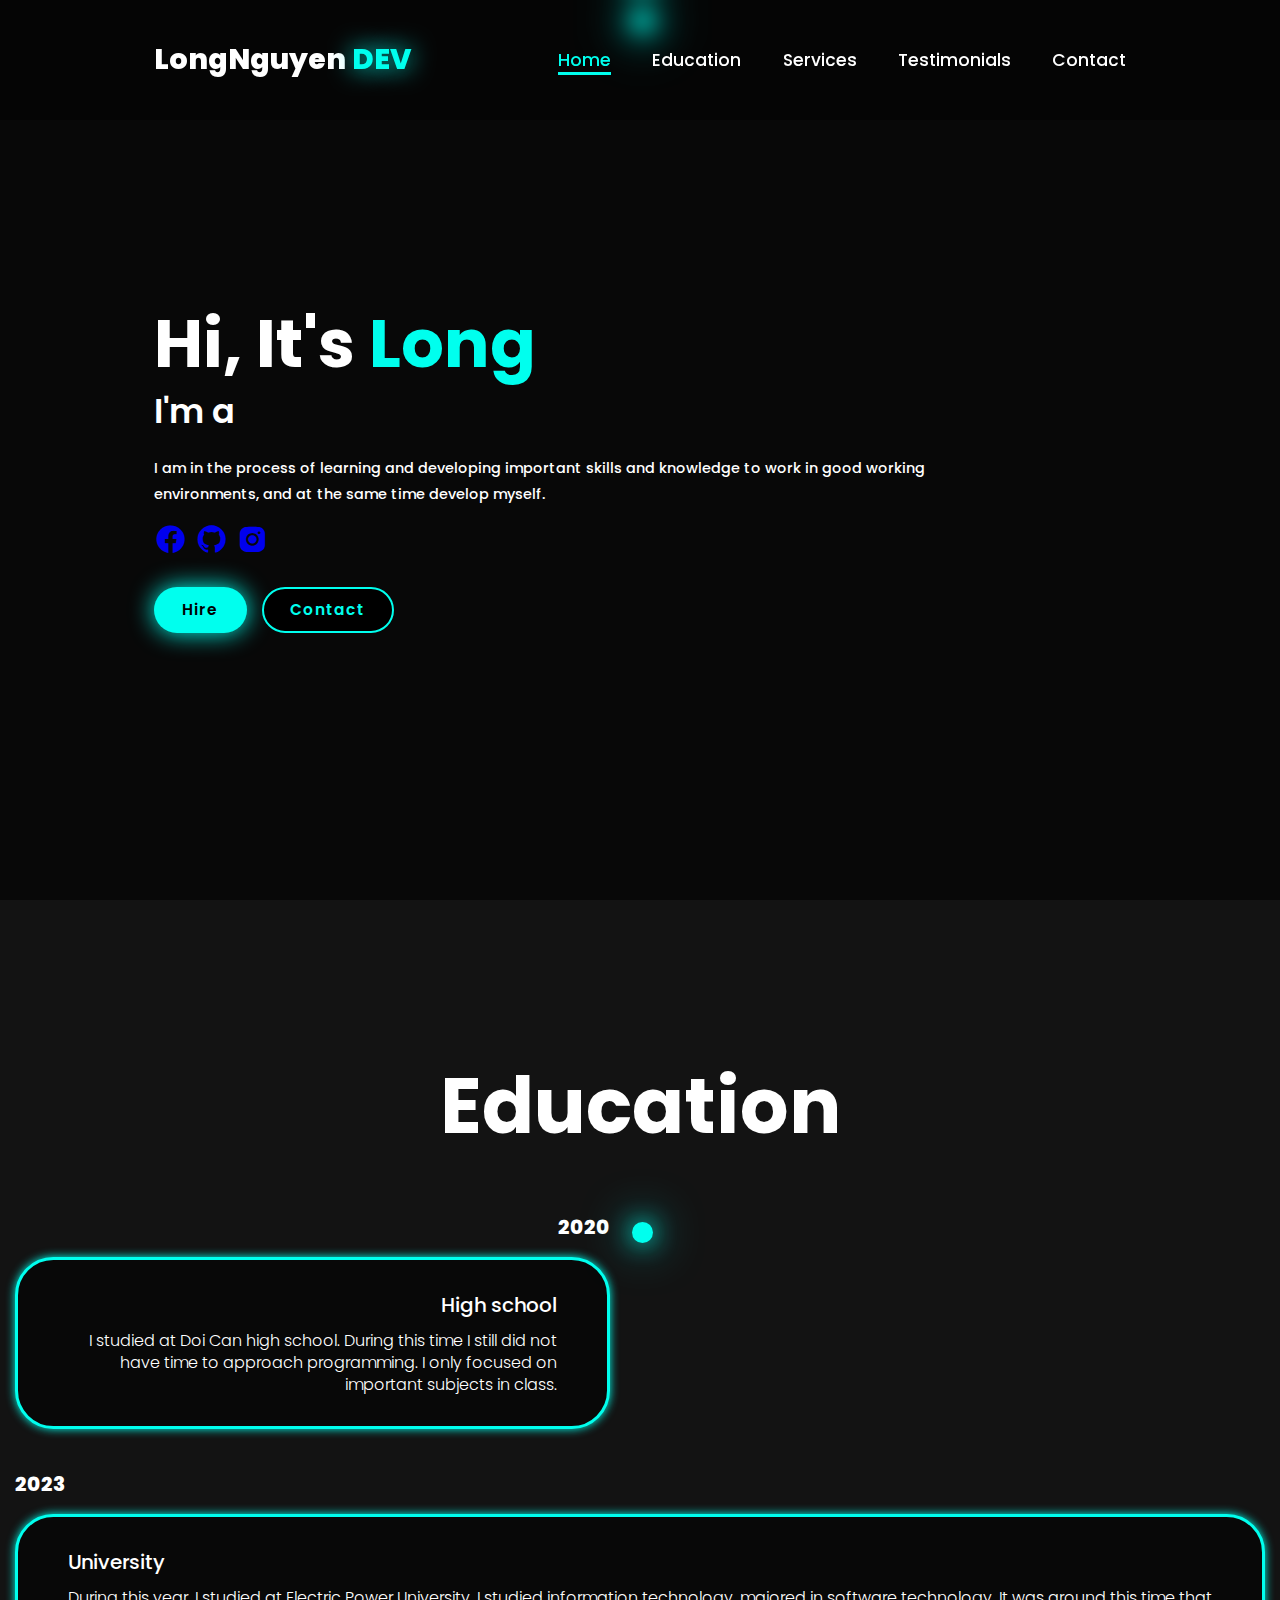
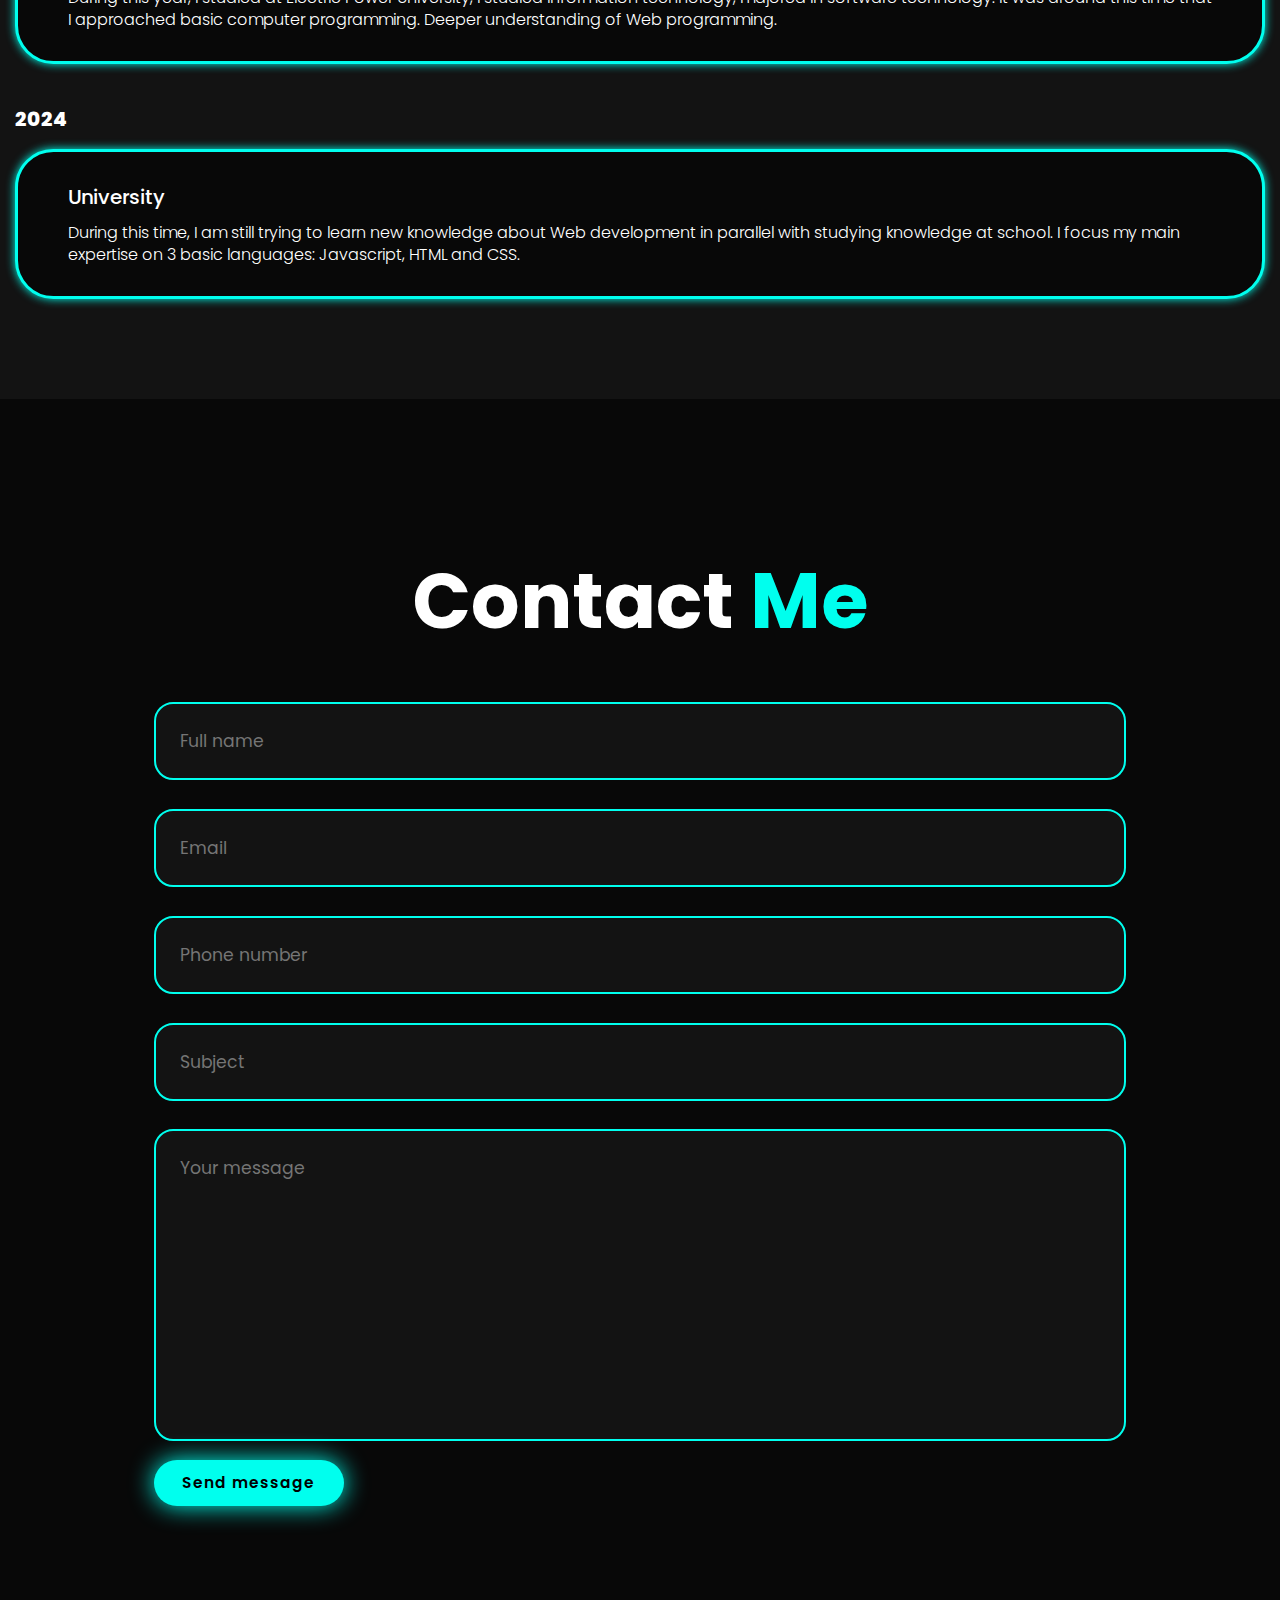
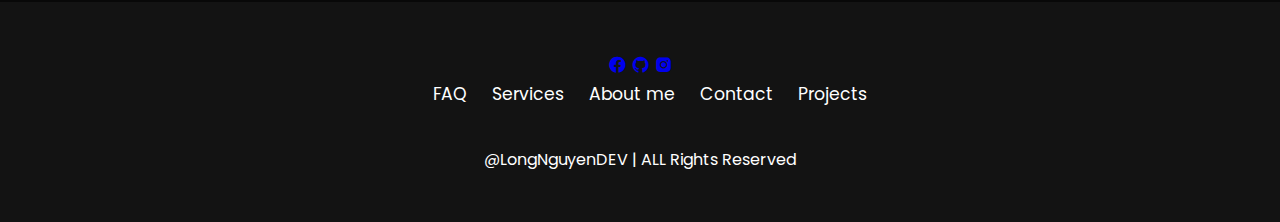
==== index1.html @ 523e6fc9 "Add files via upload" ====
<!DOCTYPE html>
<html lang="en">
<head>









<!-- Google Tag Manager -->
<script>(function(w,d,s,l,i){w[l]=w[l]||[];w[l].push({'gtm.start':
    new Date().getTime(),event:'gtm.js'});var f=d.getElementsByTagName(s)[0],
    j=d.createElement(s),dl=l!='dataLayer'?'&l='+l:'';j.async=true;j.src=
    'https://www.googletagmanager.com/gtm.js?id='+i+dl;f.parentNode.insertBefore(j,f);
    })(window,document,'script','dataLayer','GTM-PX2MV5XK');</script>
    <!-- End Google Tag Manager -->









    <meta charset="UTF-8">
    <meta name="viewport" content="width=device-width, initial-scale=1.0">
    <title>DevNguyen-Long</title>
    <link rel="stylesheet" href="style.css">
    <link href='https://fonts.googleapis.com/css?family=Poppins' rel='stylesheet'>
    <link href='https://unpkg.com/boxicons@2.1.4/css/boxicons.min.css' rel='stylesheet'>
    
    <meta name="google-site-verification" content="7foZFknGsw_4a6s24GcapYlgbon97ngpPvbwz6w4iUI" />
</head>
<body><!-- Google Tag Manager (noscript) -->
    <noscript><iframe src="https://www.googletagmanager.com/ns.html?id=GTM-PX2MV5XK"
    height="0" width="0" style="display:none;visibility:hidden"></iframe></noscript>
    <!-- End Google Tag Manager (noscript) -->
    
    <header class="header">
        <a href="#home" class="logo">LongNguyen
            <span>DEV</span></a>



            <i class='bx bx-menu' id="menu-icon"></i>


            <nav class="navbar">
                <a href="#home" class="active">Home</a>
                <a href="#education">Education</a>
                <a href="#services">Services</a>
                <a href="#testimonials">Testimonials</a>
                <a href="#contact">Contact</a>
            </nav>
    </header>

    <section class="home" id="home">
        <div class="home-content">
            <h1>Hi, It's <span>Long</span></h1>
            <h3 class="text-animation">I'm a <span></span></h3>
            <p> 
                I am in the process of learning and developing 
                important skills and knowledge to work 
                in good working environments, and at the same 
                time develop myself.</p>  
            
                <div class="social-icons">
                    <h3>
                    <a href="https://www.facebook.com/longnguyen.long.225"><i class='bx bxl-facebook-circle' ></i></i></a>
                    <a href="https://github.com/longcoderwebdev"><i class='bx bxl-github'></i></a>
                    <a href="https://www.instagram.com/lowgzzzi.1707/"><i class='bx bxl-instagram-alt' ></i></a>
                    
                    </h3>
                </div>
            
            
            
            <div class="btn-group">
                <a href="#" class="btn">Hire</a>
                <a href="#contact" class="btn">Contact</a>
            </div>
        </div>
            <div class="home-img">
                <img src="mypic.jpg" alt="">
            </div>
                
    </section>

    <section class="education" id="education">
        <h2 class="heading">Education</h2>

        <div class="timelines-items">

            <div class="timeline-item">
                <div class="timeline-dot"></div>
                    <div class="timeline-date">2020</div>
                    <div class="timeline-content">
                        <h3>High school</h3>
                        <p>I studied at Doi Can high school. 
                            During this time I still did not have time to approach 
                            programming. I only focused on 
                            important subjects in class.</p>
                    
                </div>
            </div>
            <div class="timeline-item"></div>
                <div class="timeline-dot"></div>
                    <div class="timeline-date">2023</div>
                    <div class="timeline-content">
                        <h3>University</h3>
                        <p>During this year, I studied at Electric Power University,
                             I studied information technology, majored in software technology. It was 
                             around this time that I approached basic computer programming. Deeper 
                             understanding of Web programming.</p>
                    </div>
                
            </div>
            <div class="timeline-item"></div>
                <div class="timeline-dot"></div>
                    <div class="timeline-date">2024</div>
                    <div class="timeline-content">
                        <h3>University</h3>
                        <p>During this time, I am still trying to learn new knowledge 
                            about Web development in parallel with studying knowledge 
                            at school. I focus my main 
                            expertise on 3 basic languages: Javascript, HTML and CSS.</p>
                    </div>
                
            </div>
        </div>
    </section>




<!------------------Contact--------------------------->

    <section class="contact" id="contact">
        <h2 class="heading">Contact <span>Me</span></h2>
        <form action="">
            <div class="input-group">
                <div class="input-box">
                    <input type="text"  placeholder="Full name" cols="30" rows="30">
                    <input type="email" placeholder="Email">
                </div>

                <div class="input-box">
                    <input type="number" placeholder="Phone number">
                    <input type="text" placeholder="Subject">
                </div>
            </div>

            <div class="input-group-2">
                <textarea name="" id="" placeholder="Your message" cols="30" rows="10"></textarea>
                <input type="Submit" value="Send message" class="btn">
            </div>
        </form>
    </section>

    <footer class="footer">
        <div class="social-icons">
            
            <h1>
                <a href="https://www.facebook.com/longnguyen.long.225"><i class='bx bxl-facebook-circle' ></i></i></a>
                <a href="https://github.com/longcoderwebdev"><i class='bx bxl-github'></i></a>
                <a href="https://www.instagram.com/lowgzzzi.1707/"><i class='bx bxl-instagram-alt' ></i></a>
            
            </h1>
            
        </div>

        <ul class="list">
            <li>
                <a href="#">FAQ</a>
            </li>

            <li>
                <a href="#Services">Services</a>
            </li>

            <li>
                <a href="#about">About me</a>
            </li>

            <li>
                <a href="#contact">Contact</a>
            </li>

            <li>
                <a href="#projects">Projects</a>
            </li>
        </ul>

        <p class="copyright">
            @LongNguyenDEV | ALL Rights Reserved
        </p>
    </footer>
    

    <script src="java.js"></script>
</body>
</html>
---- style.css ----
* {
    margin: 0;
    padding: 0;
    box-sizing: border-box;
    text-decoration: none;
    border: none;
    outline: none;
    scroll-behavior: smooth;
    font-family: 'Poppins', sans-serif;
}
:root {
    --bg-color: #080808;
    --second-bg-color: #131313;
    --text-color: white;
    --main-color: #00ffee;
}

html{
    font-size: 60%;
    overflow-x: hidden;
}
body{
    background: var(--bg-color);
    color: var(--text-color);
}
.header{
    position: fixed;
    top: 0;
    left: 0;
    width: 100%;
    padding: 4rem 12% 4rem;
    background: rgba(0, 0, 0, 0.3);
    backdrop-filter: blur(10px);
    display: flex;
    justify-content: space-between;
    align-items: center;
    z-index: 5;
}
.logo{
    font-size: 3rem;
    color: var(--text-color);
    font-weight: 800;
    cursor: pointer;
    transition: 0.3s ease;
}
.logo:hover{
    transform: scale(1.1);
}
.logo span{
    text-shadow: 0 0 25px var(--main-color);
}
.navbar a{
    font-size: 1.8rem;
    color: var(--text-color);
    margin-left: 4rem;
    font-weight: 500;
    transition: 0.3s ease;
    border-bottom: 3px solid transparent;
}
.navbar a:hover,
.navbar a.active{
    color: var(--main-color);
    border-bottom: 3px solid var(--main-color);
}
#menu-icon{
    font-size: 3.6rem;
    color: var(--main-color);
    display: none;
}

section{
    min-height: 100vh;
    padding: 10rem 12% 10rem;
}
.home{
    display: flex;
    align-items: center;
    justify-content: center;
    gap: 15rem;
}
.home-content{
    display: flex;
    flex-direction: column;
    align-items: baseline;
    text-align: left;
    justify-content: center;
    margin-top: 3rem;
}
span{
    color: var(--main-color);
}
.logo span{
    color: var(--main-color);
}
.home-content h3{
    margin-bottom: 2rem;
    margin-top: 1rem;
    font-size: 3.5rem;
}
.home-content h1{
    font-size: 7rem;
    font-weight: 700;
    margin-top: 1.5rem;
    line-height: 1;
}
.home-img{
    border-radius: 50%;
}
.home-img img{
    position: relative;
    top: 3rem;
    width: 32vw;
    border-radius: 50%;
    box-shadow: 0 0 25px var(--main-color);
    cursor: pointer;
    transition: 0.4s ease-in-out;
}
.home-img img:hover{
    box-shadow: 0 0 25px var(--main-color),
                0 0 50px var(--main-color),
                0 0 100px var(--main-color);
}
.home-content p{
    font-size: 1.5rem;
    font-weight: 500;
    line-height: 1.8;
    max-width: 1000px;
}
.socia-icons a{
    display: inline-flex;
    justify-content: center;
    align-items: center;
    width: 4.5rem;
    height: 4.5rem;
    background: transparent;
    border: 2px solid var(--main-color);
    font-size: 2.5rem;
    border-radius: 50%;
    color: var(--main-color);
    margin: 3rem 1.5rem 3rem 0;
    transition: 0.3s ease-in-out;
}
.socia-icons a:hover{
    color: var(--text-color);
    transform: scale(1.3)translateY(-5px);
    box-shadow: 0 0 25px var(--main-color);
    background-color: var(--main-color);
}
.btn{
    display: inline-block;
    padding: 1rem 2.8rem;
    background: var(--main-color);
    box-shadow: 0 0 25px var(--main-color);
    border-radius: 4rem;
    font-size: 1.6rem;
    color: black;
    border: 2px solid transparent;
    letter-spacing: 0.1rem;
    font-weight: 600;
    transition: 0.3s ease-in-out;
    cursor: pointer;
}
.btn:hover{
    transform: scale(1.05);
    box-shadow: 0 0 50px var(--main-color);
}
.btn-group{
    display: flex;
    align-items: center;
    gap: 1.5rem;
}
.btn-group a:nth-of-type(2){
    background-color: black;
    color: var(--main-color);
    border: 2px solid var(--main-color);
    box-shadow: 0 0 25px transparent;
}
.btn-group a:nth-of-type(2):hover{
    box-shadow: 0 0 25px var(--main-color);
    background-color: var(--main-color);
    color: black;
}
.text-animation{
    font-size: 34px;
    font-weight: 600;
    min-width: 280px;
}
.text-animation span{
    position: relative;
}
.text-animation span::before{
    content: "Web Developer";
    color: var(--main-color);
    animation: words 20x infinite;
}
.text-animation span::after{
    content: "";
    background-color: var(--bg-color);
    position: absolute;
    width: calc(100% + 8px);
    height: 100%;
    border-left: 3px solid var(--bg-color);
    right: -8px;
    animation: cursor 0.6s infinite, typing 20s steps(14) infinite;
}
@keyframes cursor{
    to{
        border-left: 2px solid var(--main-color);
    }
}
@keyframes words{
    0%,
    20%{
        content: "Frontend Designer";
    }
    21%,
    40%{
        content: "Web designer";
    }
    41%,
    60%{
        content: "UI / UX Designer";
    }
    61%,
    80%{
        content: "Web Developer";
    }
    81%,
    100%{
        content: "Sofware Tester";
    }
}
@keyframes typing{
    10%,
    15%,
    30%,
    35%,
    50%,
    55%,
    70%,
    75%,
    90%,
    95%{
        width: 0;
    }
    5%,
    20%,
    25%,
    40%,
    45%,
    60%,
    65%,
    80%,
    85%{
        width: calc(100% + 8px);
    }
}
.heading{
    font-size: 8rem;
    text-align: center;
    margin: 5rem 0;
}
.education{
    padding: 100px 15px;
    background: var(--second-bg-color);
}
.education h2{
    margin-bottom: 5rem;
}
.timeline-items{
    max-width: 1200px;
    margin: auto;
    display: flex;
    flex-wrap: wrap;
    position: relative;
}
.timeline-items::before{
    content: "";
    position: absolute;
    width: 5px;
    height: 100%;
    background-color: var(--main-color);
    left: calc(50% - 1px);
}
.timeline-item{
    margin-bottom: 40px;
    width: 100%;
    position: relative;
}
.timeline-item:last-child{
    margin-bottom: 0;
}
.timeline-item:nth-child(odd){
    padding-right: calc(50% + 30px);
    text-align: right;
}
.timeline-item:nth-child(even){
    padding-left: calc(50% + 30px);
}
.timeline-dot{
    height: 21px;
    width: 21px;
    background-color: var(--main-color);
    box-shadow: 0 0 25px var(--main-color),
                0 0 50px var(--main-color);
    position: absolute;
    left: calc(50% - 8px);
    border-radius: 50%;
    top: 10px;
}
.timeline-date{
    font-size: 20px;
    font-weight: 800;
    color: white;
    margin: 6px 0 15px;
}
.timeline-content{
    background-color: var(--bg-color);
    border: 3px solid var(--main-color);
    padding: 30px 50px;
    border-radius: 4rem;
    box-shadow: 0 0 10px var(--main-color);
    cursor: pointer;
    transition: 0.3s ease-in-out;
}
.timeline-content:hover{
    transform: scale(1.05);
    box-shadow: 0 0 25px var(--main-color);
}
.timeline-content h3{
    font-size: 20px;
    color: white;
    margin: 0 0 10px;
    font-weight: 500;
}
.timeline-content p{
    color: white;
    font-size: 16px;
    font-weight: 300;
    line-height: 22px;
}
::-webkit-scrollbar{
    width: 15px;
}
::-webkit-scrollbar-thumb{
    background-color: var(--main-color);
}
::-webkit-scrollbar-track{
    background-color: var(--bg-color);
    width: 50px;
}




/*------------------Contact------------------*/
.contact{
    background-color: var(--bg-color);
}
.contact h2{
    margin-bottom: 3rem;
    color: var(--text-color);
}
.contact-form{
    display: flex;
    align-items: center;
    justify-content: center;
    gap: 3rem;
    margin: 5rem auto;
    text-align: center;
}
.contact form .input-box input,
.contact form textarea{
    width: 100%;
    padding: 2.5rem;
    font-size: 1.8rem;
    color: var(--text-color);
    background-color: var(--second-bg-color);
    border-radius: 2rem;
    border: 2px solid var(--main-color);
    margin: 1.5rem 0;
    resize: none;
}

.footer{
    padding: 50px 0;
    background-color: var(--second-bg-color);
}
.footer .social-icons{
    text-align: center;
}
.footer ul{
    font-size: 1.8rem;
    text-align: center;
}
.footer ul li{
    display: inline-block;
    margin-left: 20px;
}
.footer ul li a{
    color: white;
    border-bottom: 3px solid transparent;
    transition: 0.3s ease-in-out;
}
.footer ul li a:hover{
    border-bottom: 3px solid var(--main-color);
}
.footer .copyright{
    text-align: center;
    margin-top: 40px;
    font-size: 16px;
}
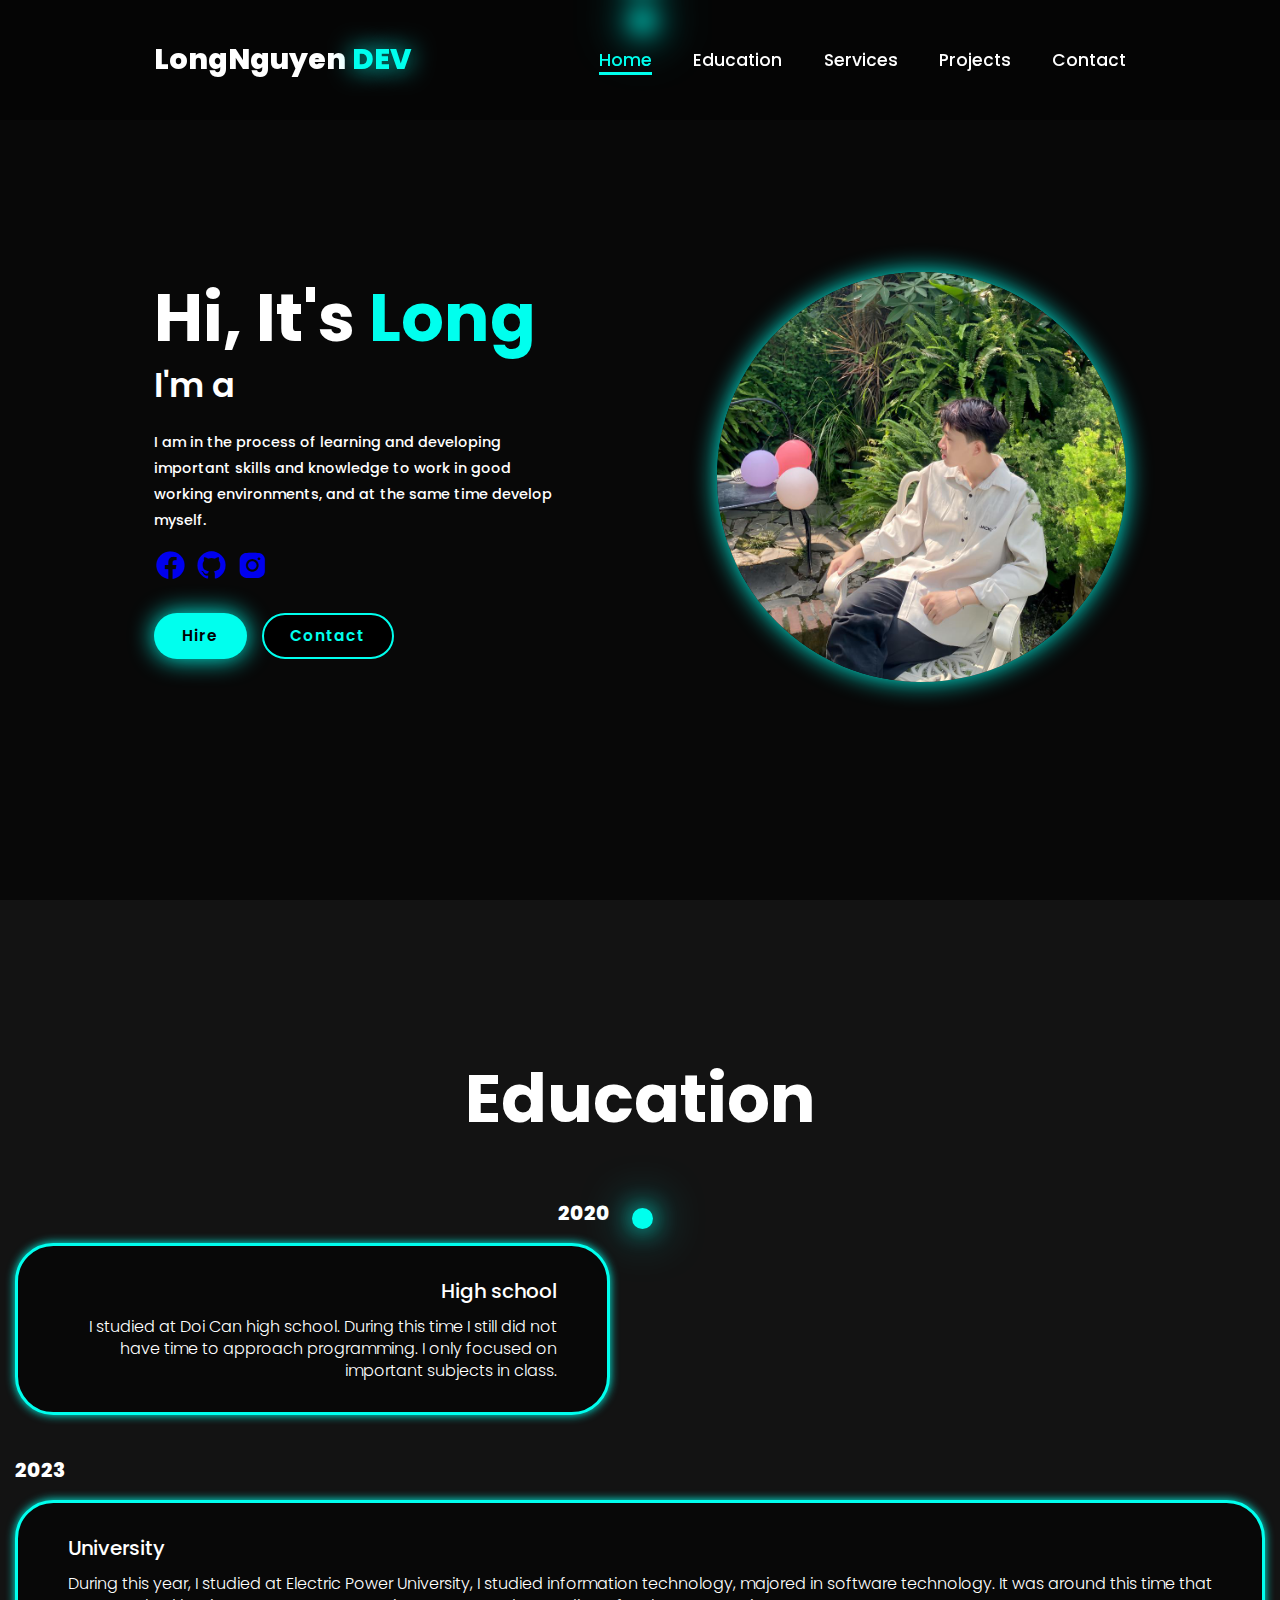
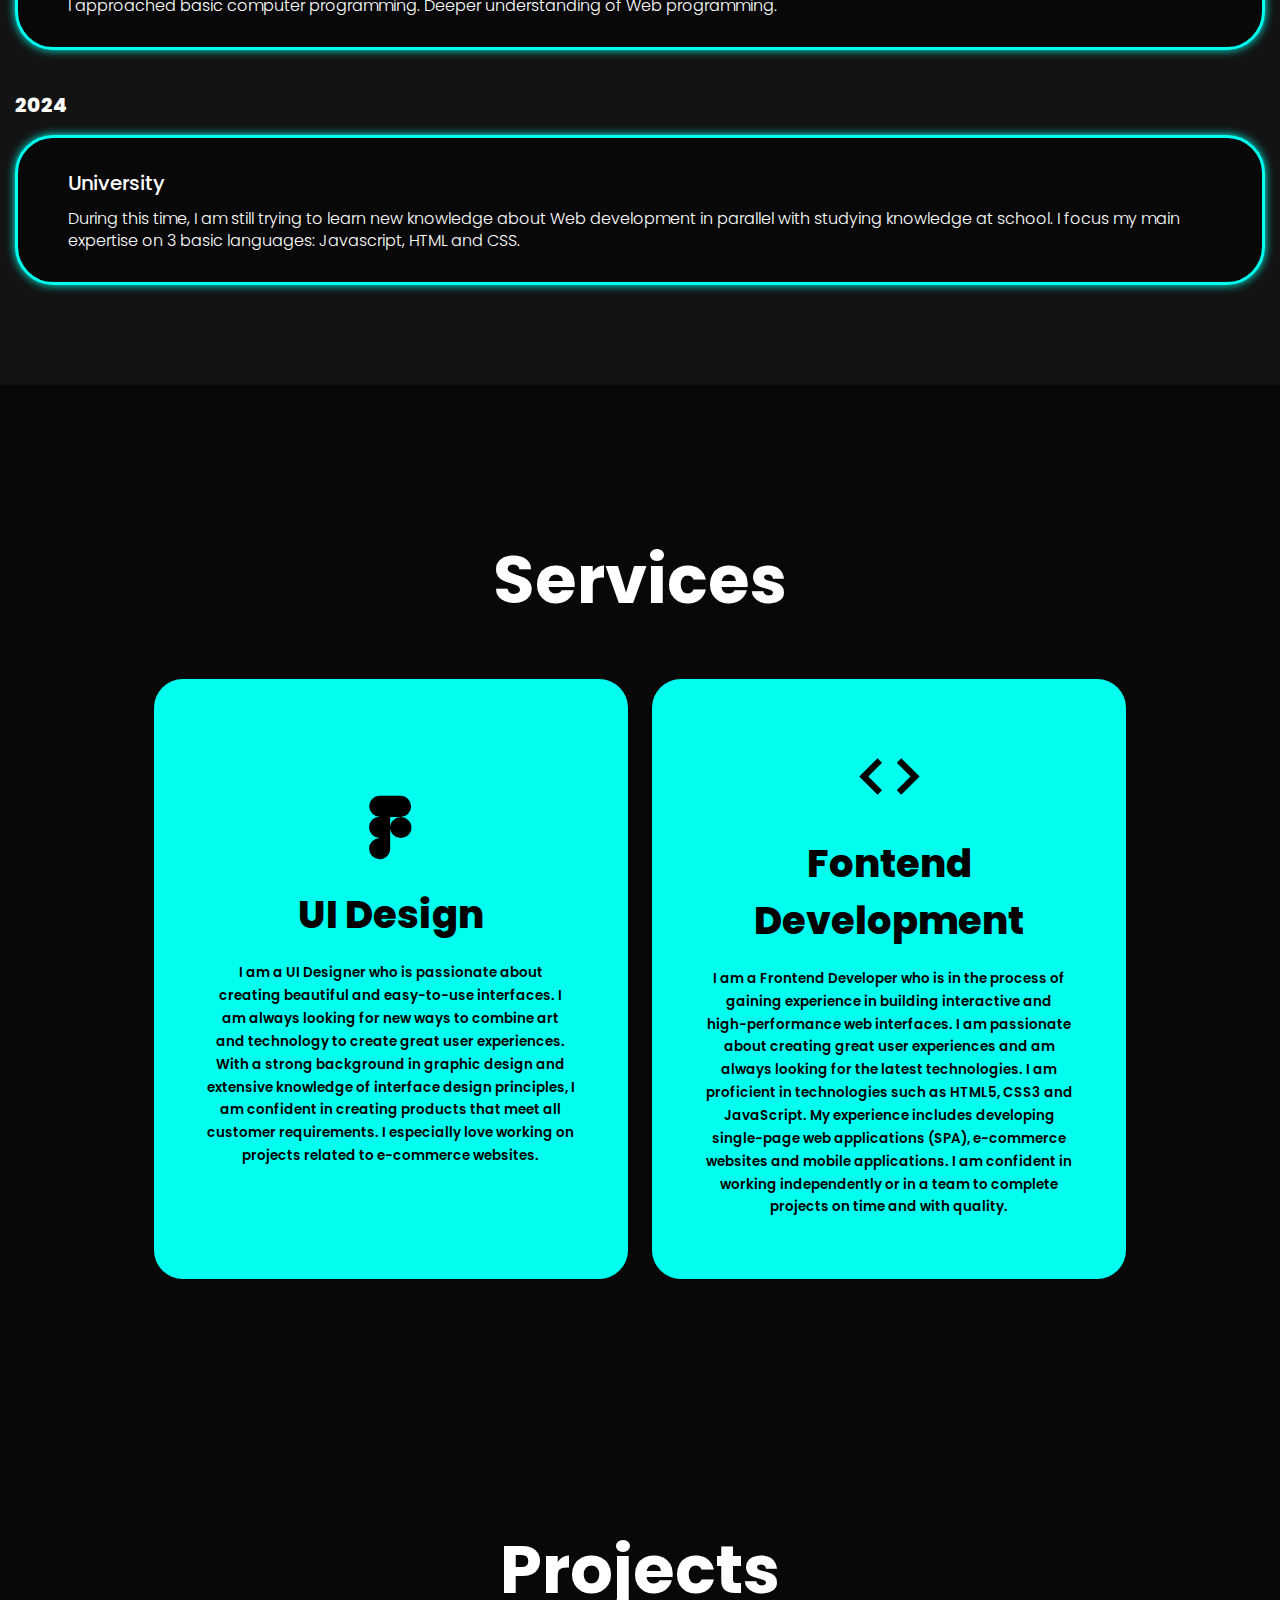
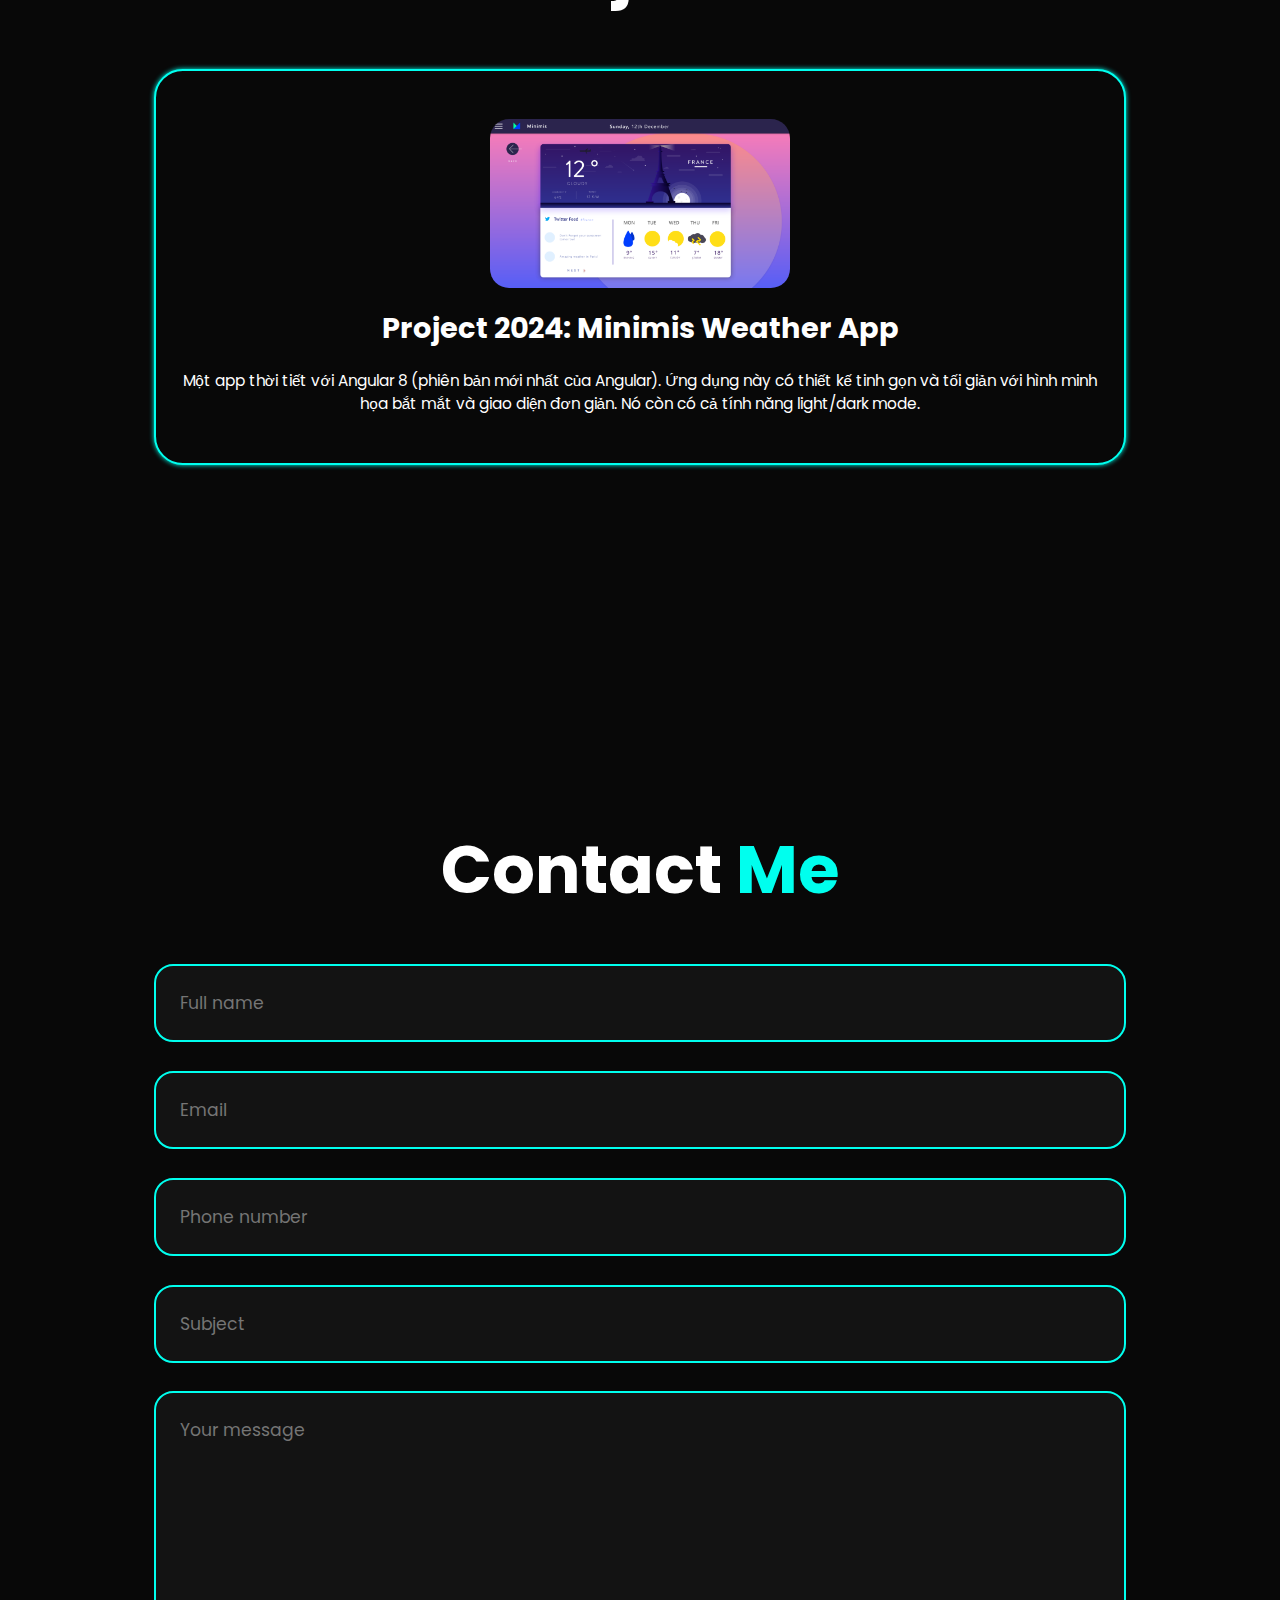
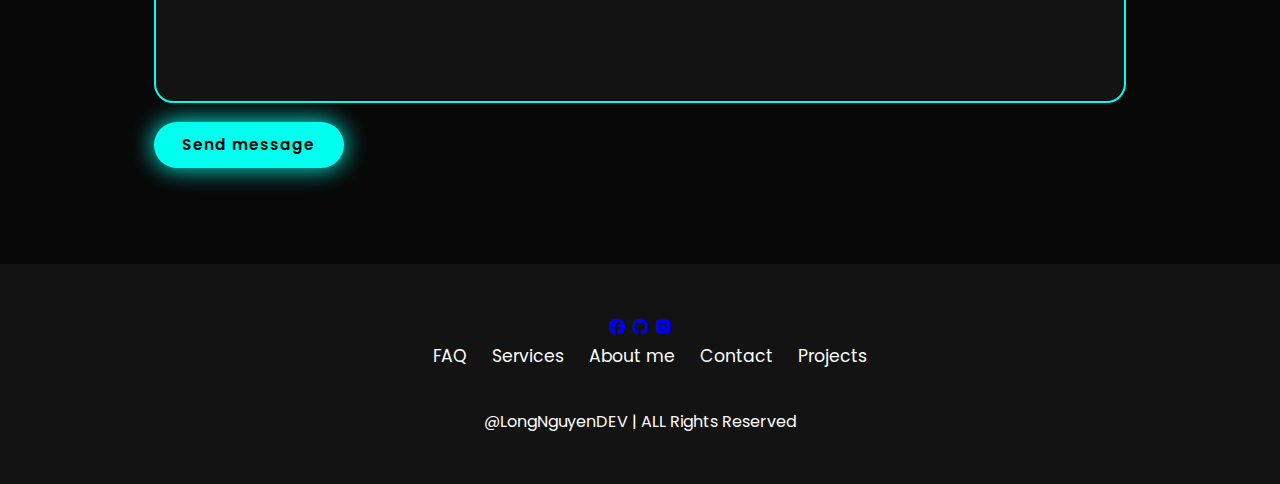
==== commit 988ace57: "Add files via upload" ====
--- a/index1.html
+++ b/index1.html
@@ -6,17 +6,6 @@
 
 
 
-
-
-
-
-<!-- Google Tag Manager -->
-<script>(function(w,d,s,l,i){w[l]=w[l]||[];w[l].push({'gtm.start':
-    new Date().getTime(),event:'gtm.js'});var f=d.getElementsByTagName(s)[0],
-    j=d.createElement(s),dl=l!='dataLayer'?'&l='+l:'';j.async=true;j.src=
-    'https://www.googletagmanager.com/gtm.js?id='+i+dl;f.parentNode.insertBefore(j,f);
-    })(window,document,'script','dataLayer','GTM-PX2MV5XK');</script>
-    <!-- End Google Tag Manager -->
 
 
 
@@ -35,10 +24,7 @@
     
     <meta name="google-site-verification" content="7foZFknGsw_4a6s24GcapYlgbon97ngpPvbwz6w4iUI" />
 </head>
-<body><!-- Google Tag Manager (noscript) -->
-    <noscript><iframe src="https://www.googletagmanager.com/ns.html?id=GTM-PX2MV5XK"
-    height="0" width="0" style="display:none;visibility:hidden"></iframe></noscript>
-    <!-- End Google Tag Manager (noscript) -->
+<body>
     
     <header class="header">
         <a href="#home" class="logo">LongNguyen
@@ -53,7 +39,7 @@
                 <a href="#home" class="active">Home</a>
                 <a href="#education">Education</a>
                 <a href="#services">Services</a>
-                <a href="#testimonials">Testimonials</a>
+                <a href="#projects">Projects</a>
                 <a href="#contact">Contact</a>
             </nav>
     </header>
@@ -137,6 +123,102 @@
 
 
 
+
+<!------------------Services----------------------->
+
+    <section class="services" id="services">
+        <h2 class="heading">Services</h2>
+
+        <div class="services-container">
+            <div class="service-box">
+                <div class="service-info"><i class="bx bxl-figma"></i>
+                    <h4>UI Design</h4>
+                    <p>I am a UI Designer who is passionate about creating 
+                        beautiful and easy-to-use interfaces. I am always looking 
+                        for new ways to combine art and technology to create great user 
+                        experiences. With a strong background in graphic design and extensive 
+                        knowledge of interface design principles, I am confident in creating 
+                        products that meet all customer requirements. I especially love working on 
+                        projects related to e-commerce websites.</p>
+                </div>
+            </div>
+
+            <div class="service-box">
+                <div class="service-info"><i class="bx bx-code"></i>
+                    <h4>Fontend Development</h4>
+                    <p>I am a Frontend Developer who is in the process 
+                        of gaining experience in building interactive and high-performance 
+                        web interfaces. I am passionate about creating great user experiences 
+                        and am always looking for the latest technologies. I am proficient in technologies 
+                        such as HTML5, CSS3 and JavaScript. My experience includes developing single-page web 
+                        applications (SPA), e-commerce websites and mobile applications. I am confident in working 
+                        independently or in a team to complete projects on time and with quality.</p>
+                </div>
+            </div>
+            
+
+        
+        </div>
+    </section>
+
+
+
+
+
+
+
+
+
+
+
+
+<!----------------Projects------------------------->
+<section class="projecs" id="projects">
+    <h2 class="heading">Projects</h2>
+    <div class="project-box">
+
+        <div class="project-card">
+            <img src="Weather-App-1068x601.png" alt="">
+
+            <h3>Project 2024: Minimis Weather App</h3>
+            <p>Một app thời tiết với Angular 8 (phiên bản mới nhất của Angular).
+                Ứng dụng này có thiết kế tinh gọn và tối giản với hình minh họa bắt 
+                mắt và giao diện đơn giản. Nó còn có cả tính năng light/dark mode.</p>
+        </div>
+    </div>
+</section>
+
+
+
+
+
+
+
+
+
+
+
+
+
+
+
+
+
+
+
+
+
+
+
+
+
+
+
+
+
+
+
+
 <!------------------Contact--------------------------->
 
     <section class="contact" id="contact">
--- a/style.css
+++ b/style.css
@@ -353,6 +353,145 @@
 
 
 
+
+
+/*-------------------Services----------------*/
+
+.heading{
+    text-align: center;
+    font-size: 7rem;
+    margin: 5rem 0;
+}
+.services{
+    background: var(--bg-color);
+    color: black;
+}
+.services h2{
+   color: var(--text-color);
+}
+.services-container{
+    display: grid;
+    grid-template-columns: repeat(auto-fit, minmax(300px, 1fr));
+    align-items: center;
+    gap: 2.5rem;
+}
+.service-box{
+    display: flex;
+    justify-content: center;
+    align-items: center;
+    background-color: var(--main-color);
+    height: 600px;
+    border-radius: 3rem;
+    cursor: pointer;
+    border: 5px solid transparent;
+    transition: 0.4s ease-in-out;
+} 
+.service-box:hover{
+    background: var(--second-bg-color);
+    color: var(--main-color);
+    border: 5px solid var(--main-color);
+    transform: scale(1.03);
+}
+.service-info{
+    display: flex;
+    flex-direction: column;
+    text-align: center;
+    justify-content: center;
+    align-items: center;
+    padding: 5rem;
+}
+.service-info h4{
+    font-size: 4rem;
+    font-weight: 800;
+    margin: 2rem 0;
+}
+.service-info p{
+    font-size: 1.4rem;
+    font-weight: 600;
+    line-height: 1.7;
+}
+.service-info i{
+    font-size: 8rem;
+}
+
+
+
+
+
+
+
+
+
+
+
+
+
+
+/*-------------------Projects------------------*/
+.projects{
+    background-color: var(--second-bg-color);
+}
+.projects-box{
+    display: grid;
+    grid-template-columns: repeat(auto-fit,minmax(350px, 1fr));
+    place-items: center;
+    gap: 3rem;
+    row-gap: 5rem;
+}
+.project-card{
+    display: flex;
+    flex-direction: column;
+    align-items: center;
+    justify-content: center;
+    text-align: center;
+    background-color: var(--bg-color);
+    border: 2px solid var(--main-color);
+    border-radius: 3rem;
+    gap: 2rem;
+    padding: 5rem 2rem;
+    overflow: hidden;
+    cursor: pointer;
+    box-shadow: 0 0 5px var(--main-color);
+    transition: 0.3s ease;
+}
+.project-card:hover{
+    box-shadow: 0 0 25px var(--main-color),
+                0 0 50px var(--main-color);
+                transform: scale(1.02);
+}
+.project-card img{
+    max-width: 300px;
+    border-radius: 2em;
+    object-fit: cover;
+}
+.project-card h3{
+    font-size: 3rem;
+}
+.project-card p{
+    font-size: 1.6rem;
+}
+
+
+
+
+
+
+
+
+
+
+
+
+
+
+
+
+
+
+
+
+
+
 /*------------------Contact------------------*/
 .contact{
     background-color: var(--bg-color);
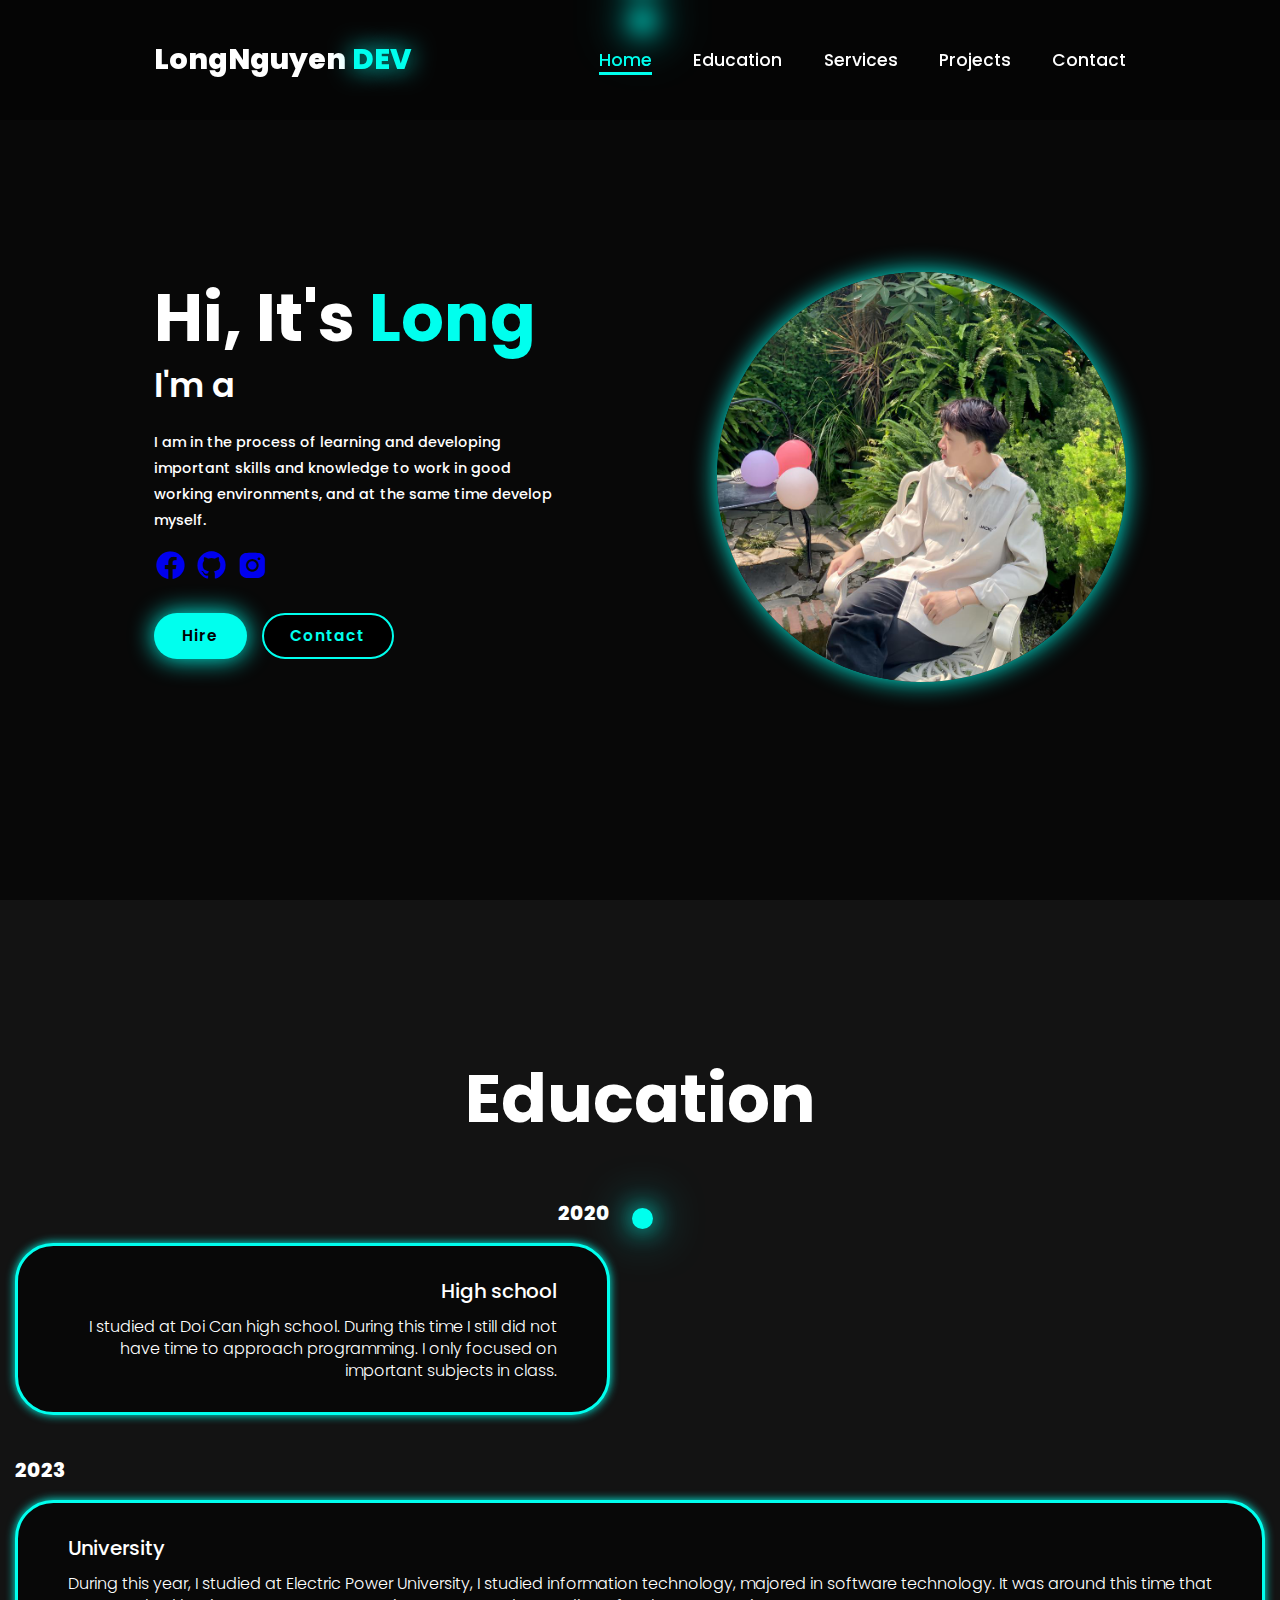
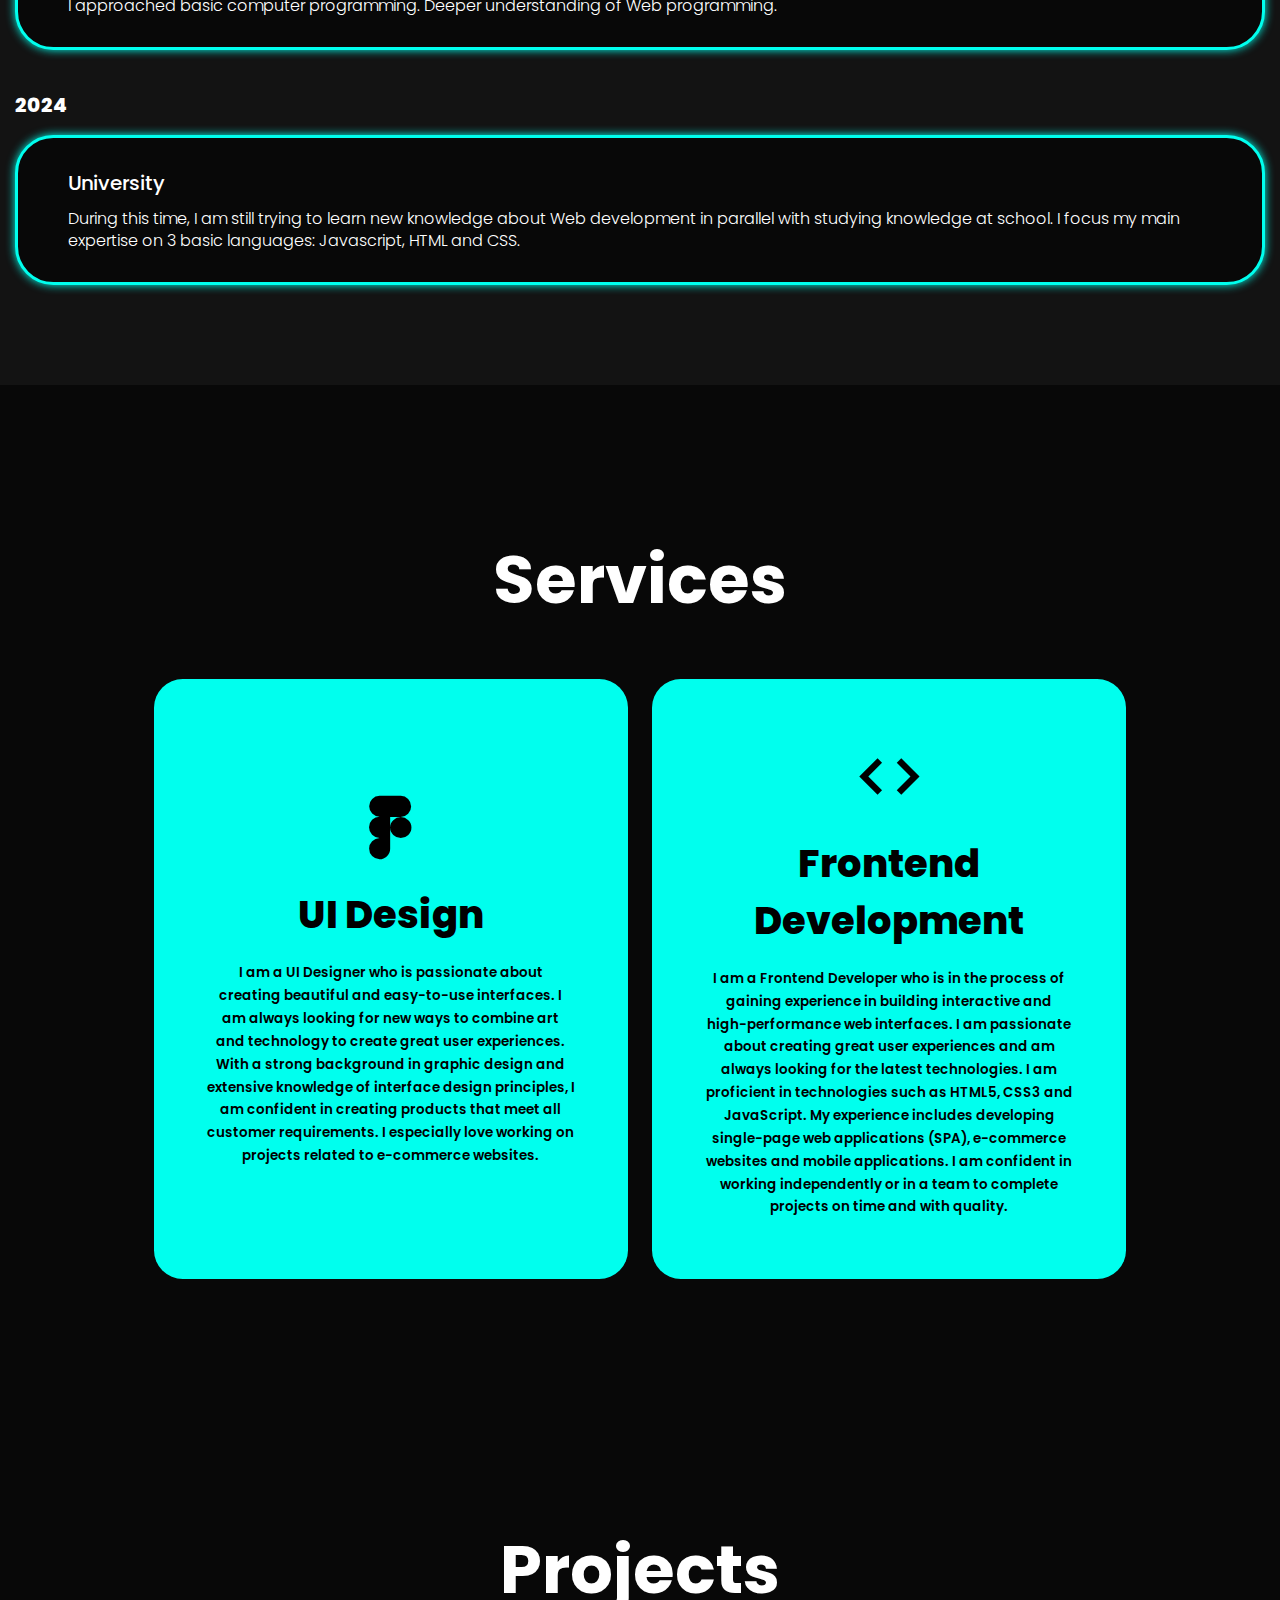
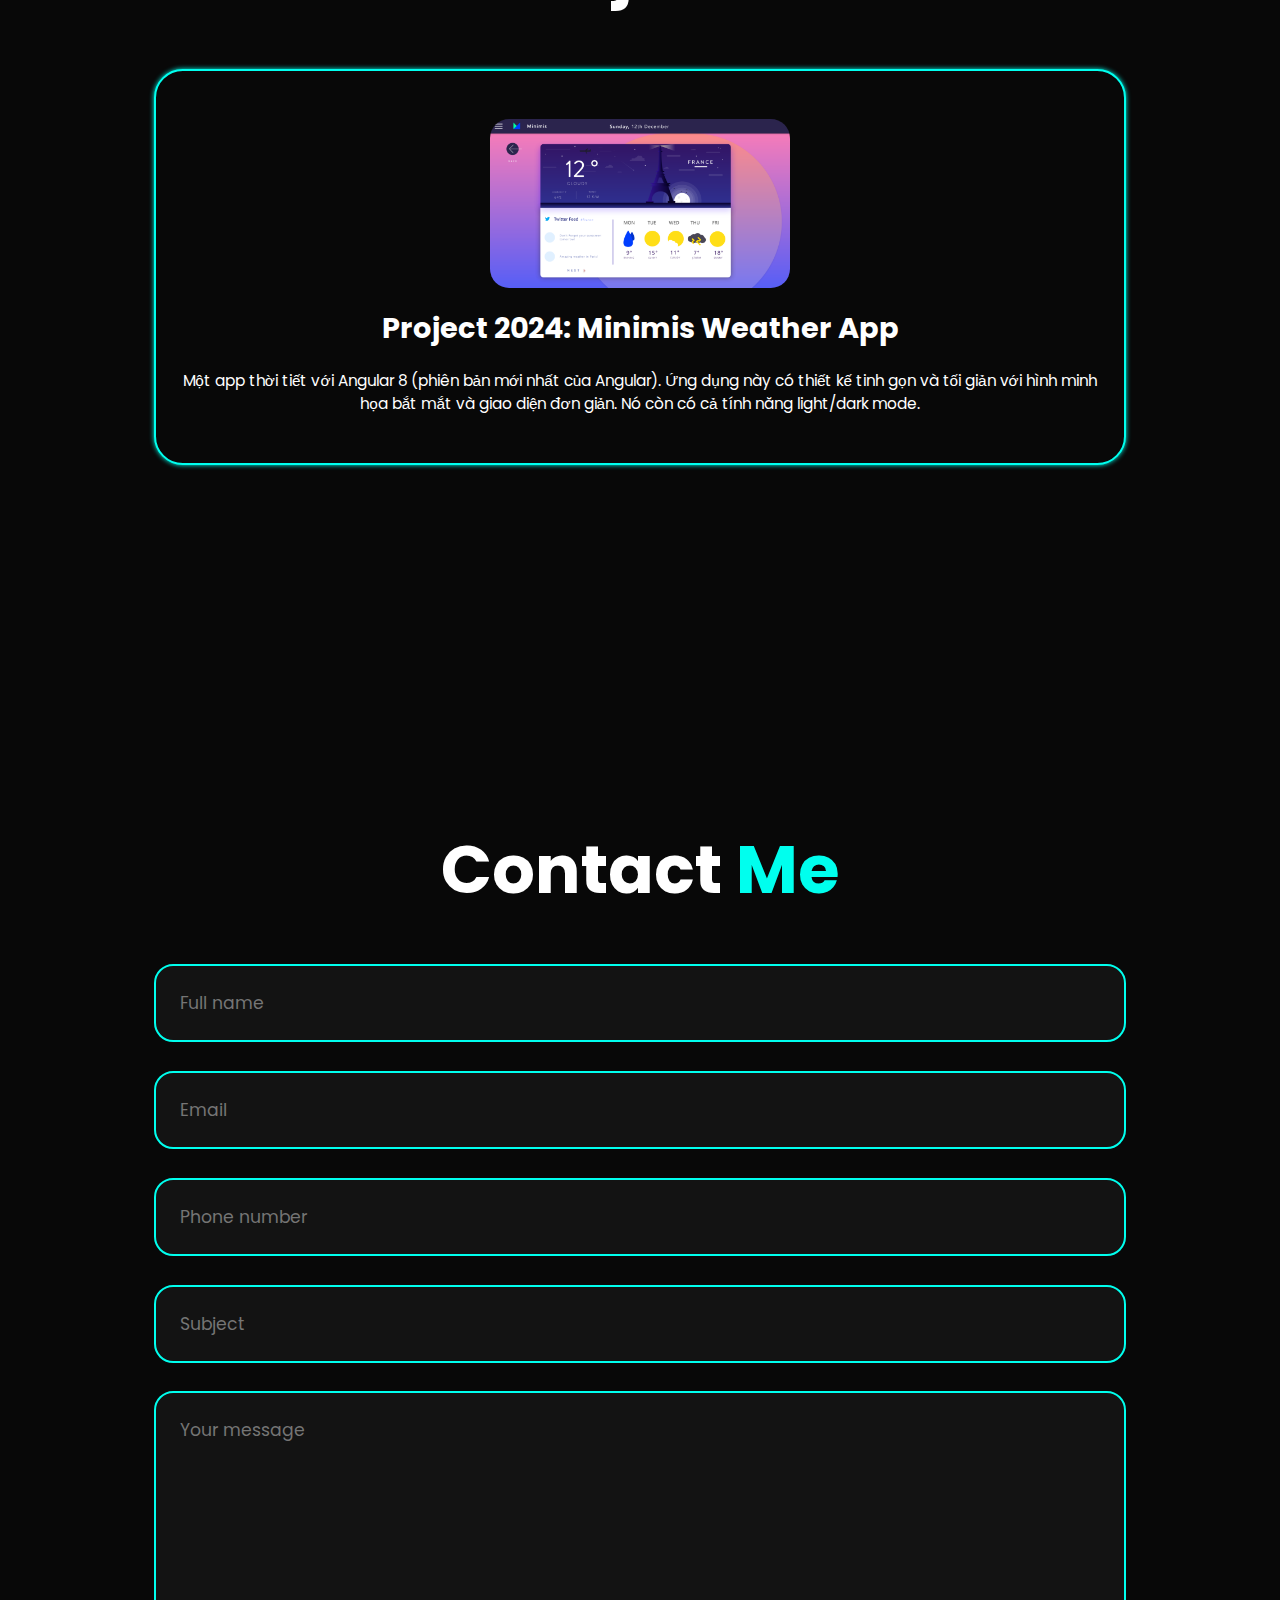
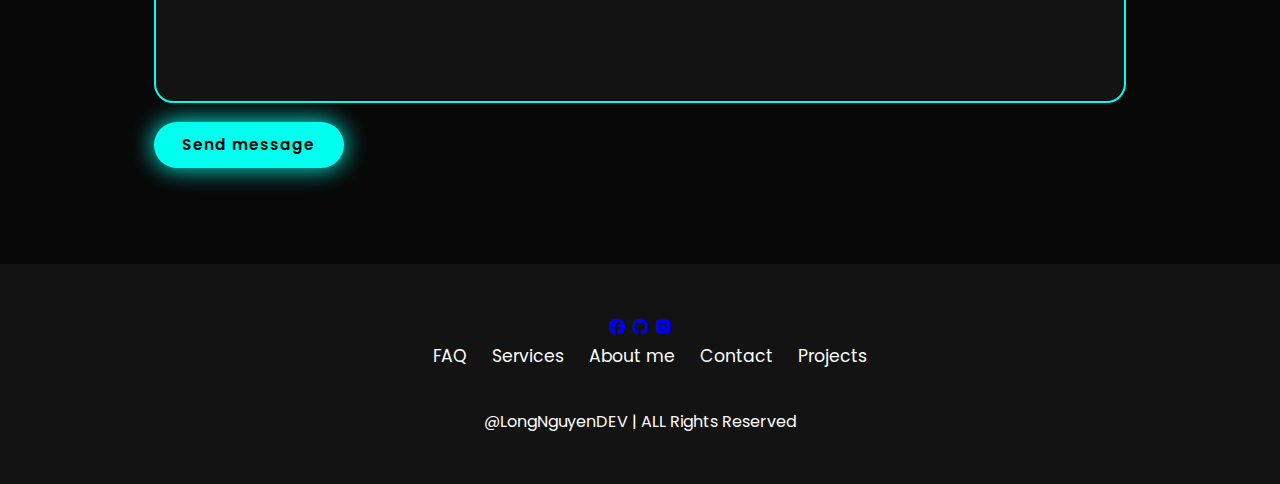
==== commit d63886ac: "Add files via upload" ====
--- a/index1.html
+++ b/index1.html
@@ -145,7 +145,7 @@
 
             <div class="service-box">
                 <div class="service-info"><i class="bx bx-code"></i>
-                    <h4>Fontend Development</h4>
+                    <h4>Frontend Development</h4>
                     <p>I am a Frontend Developer who is in the process 
                         of gaining experience in building interactive and high-performance 
                         web interfaces. I am passionate about creating great user experiences 
